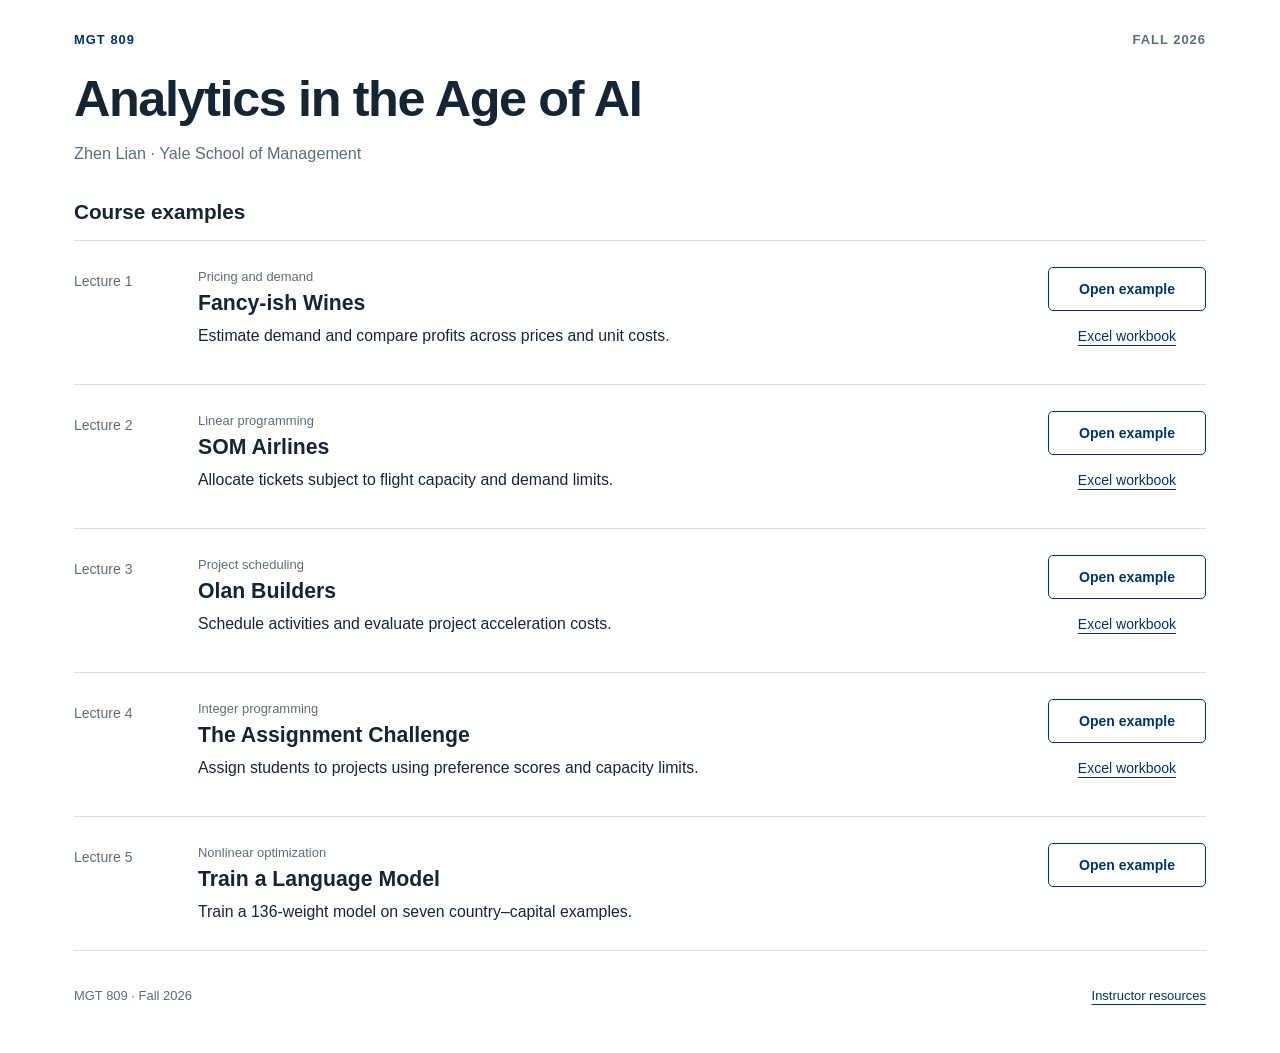
==== overrides/index.html @ def89d5b "Simplify course homepage and remove promotional copy This file contains the HTML structure for the c" ====
<!doctype html>
<html lang="en">
<head>
  <meta charset="utf-8">
  <meta name="viewport" content="width=device-width, initial-scale=1">
  <title>Course Examples · MGT 809</title>
  <meta name="description" content="Course examples and student workbooks for MGT 809: Analytics in the Age of AI, taught by Zhen Lian at Yale School of Management.">
  <meta name="theme-color" content="#00356b">
  <link rel="icon" href="favicon.svg">
  <style>
    :root {
      color-scheme: light;
      --ink: #162532;
      --blue: #00356b;
      --muted: #5f6d78;
      --line: #d7dfe5;
      --soft-blue: #eaf1f8;
      font-family: Arial, Helvetica, sans-serif;
      font-size: 18px;
    }
    * { box-sizing: border-box; }
    body { margin: 0; background: #fff; color: var(--ink); line-height: 1.5; }
    a { color: var(--blue); text-underline-offset: 4px; }
    a:hover { text-decoration-thickness: 2px; }
    a:focus-visible { outline: 3px solid var(--blue); outline-offset: 5px; }
    .page { max-width: 1200px; margin: auto; padding: 30px 34px 35px; }
    .masthead { display: flex; justify-content: space-between; align-items: center; gap: 18px; color: var(--muted); font-size: .72rem; font-weight: bold; letter-spacing: 1px; }
    .masthead a { text-decoration: none; }
    .intro { padding: 22px 0 34px; }
    h1 { margin: 0 0 14px; font-size: clamp(2rem, 4vw, 2.8rem); line-height: 1.1; letter-spacing: -1.4px; }
    .intro p { margin: 0; color: var(--muted); font-size: .9rem; }
    h2 { margin: 0; padding-bottom: 14px; font-size: 1.15rem; line-height: 1.3; }
    .examples { list-style: none; margin: 0; padding: 0; border-top: 1px solid var(--line); }
    .example { display: grid; grid-template-columns: 98px minmax(0, 1fr) 158px; gap: 26px; align-items: start; padding: 26px 0; border-bottom: 1px solid var(--line); }
    .lecture { margin: 4px 0 0; font-size: .78rem; color: var(--muted); }
    .topic { margin: 0 0 4px; color: var(--muted); font-size: .72rem; }
    h3 { margin: 0 0 6px; font-size: 1.18rem; line-height: 1.3; }
    h3 a { color: var(--ink); text-decoration: none; }
    h3 a:hover { color: var(--blue); text-decoration: underline; }
    .description { margin: 0; max-width: 640px; font-size: .88rem; }
    .actions { display: flex; flex-direction: column; align-items: stretch; gap: 3px; font-size: .78rem; }
    .open { display: flex; justify-content: center; align-items: center; min-height: 44px; padding: 9px 14px; border: 1px solid var(--blue); border-radius: 5px; text-decoration: none; font-weight: bold; }
    .open:hover { background: var(--soft-blue); }
    .workbook { display: flex; justify-content: center; align-items: center; min-height: 44px; padding: 8px 0; }
    footer { display: flex; justify-content: space-between; align-items: center; flex-wrap: wrap; gap: 12px 24px; padding-top: 23px; color: var(--muted); font-size: .72rem; }
    footer p { margin: 0; }
    footer a { display: inline-flex; align-items: center; min-height: 44px; }
    .skip { position: absolute; top: -100px; left: 18px; background: #fff; padding: 10px; z-index: 2; }
    .skip:focus { top: 10px; }
    @media (max-width: 760px) {
      .page { padding: 22px 18px; }
      .intro { padding: 26px 0 30px; }
      h1 { max-width: 540px; }
      .example { grid-template-columns: minmax(0, 1fr); gap: 9px; padding: 22px 0; }
      .lecture { margin: 0; }
      .actions { flex-direction: row; flex-wrap: wrap; align-items: center; gap: 8px 22px; margin-top: 7px; }
      .open { min-width: 148px; }
      footer { align-items: flex-start; }
    }
  </style>
</head>
<body>
  <a class="skip" href="#examples">Skip to course examples</a>
  <div class="page">
    <header class="masthead">
      <a href="./">MGT 809</a>
      <span>FALL 2026</span>
    </header>
    <main>
      <div class="intro">
        <h1>Analytics in the Age of AI</h1>
        <p>Zhen Lian · Yale School of Management</p>
      </div>
      <section id="examples" aria-labelledby="examples-title">
        <h2 id="examples-title">Course examples</h2>
        <ol class="examples">
          <li class="example">
            <p class="lecture">Lecture 1</p>
            <div>
              <p class="topic">Pricing and demand</p>
              <h3><a href="fancyish-wines/">Fancy-ish Wines</a></h3>
              <p class="description">Estimate demand and compare profits across prices and unit costs.</p>
            </div>
            <div class="actions">
              <a class="open" href="fancyish-wines/" aria-label="Open Fancy-ish Wines">Open example</a>
              <a class="workbook" href="fancyish-wines/fancyish-wines.xlsx" download aria-label="Download Fancy-ish Wines Excel workbook">Excel workbook</a>
            </div>
          </li>
          <li class="example">
            <p class="lecture">Lecture 2</p>
            <div>
              <p class="topic">Linear programming</p>
              <h3><a href="som-airlines/">SOM Airlines</a></h3>
              <p class="description">Allocate tickets subject to flight capacity and demand limits.</p>
            </div>
            <div class="actions">
              <a class="open" href="som-airlines/" aria-label="Open SOM Airlines">Open example</a>
              <a class="workbook" href="som-airlines/downloads/Lecture%202%20Data.xlsx" download aria-label="Download SOM Airlines Excel workbook">Excel workbook</a>
            </div>
          </li>
          <li class="example">
            <p class="lecture">Lecture 3</p>
            <div>
              <p class="topic">Project scheduling</p>
              <h3><a href="olan-builders/">Olan Builders</a></h3>
              <p class="description">Schedule activities and evaluate project acceleration costs.</p>
            </div>
            <div class="actions">
              <a class="open" href="olan-builders/" aria-label="Open Olan Builders">Open example</a>
              <a class="workbook" href="olan-builders/downloads/Lecture%203%20Data.xlsx" download aria-label="Download Olan Builders Excel workbook">Excel workbook</a>
            </div>
          </li>
          <li class="example">
            <p class="lecture">Lecture 4</p>
            <div>
              <p class="topic">Integer programming</p>
              <h3><a href="assignment-challenge/">The Assignment Challenge</a></h3>
              <p class="description">Assign students to projects using preference scores and capacity limits.</p>
            </div>
            <div class="actions">
              <a class="open" href="assignment-challenge/" aria-label="Open The Assignment Challenge">Open example</a>
              <a class="workbook" href="assignment-challenge/downloads/Lecture%204%20Data.xlsx" download aria-label="Download The Assignment Challenge Excel workbook">Excel workbook</a>
            </div>
          </li>
          <li class="example">
            <p class="lecture">Lecture 5</p>
            <div>
              <p class="topic">Nonlinear optimization</p>
              <h3><a href="next-word-lab/">Train a Language Model</a></h3>
              <p class="description">Train a 136-weight model on seven country–capital examples.</p>
            </div>
            <div class="actions">
              <a class="open" href="next-word-lab/" aria-label="Open Train a Language Model">Open example</a>
            </div>
          </li>
        </ol>
      </section>
    </main>
    <footer>
      <p>MGT 809 · Fall 2026</p>
      <a href="instructor.html">Instructor resources</a>
    </footer>
  </div>
</body>
</html>
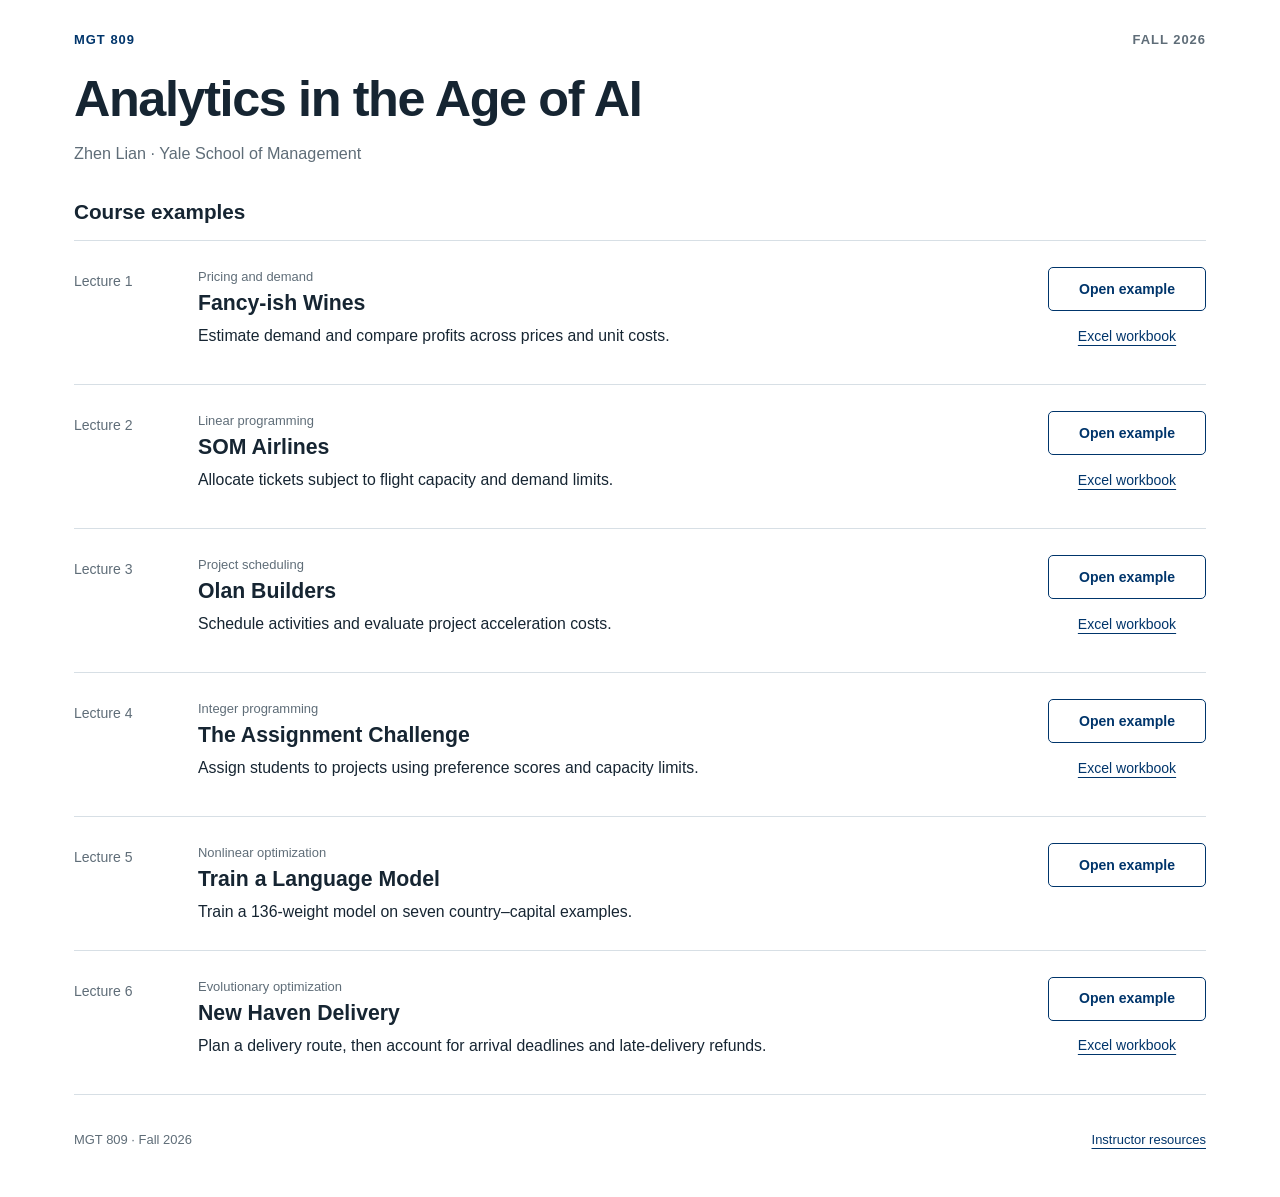
==== commit 1b6129b7: "Add Lecture 6 to the course homepage" ====
--- a/overrides/index.html
+++ b/overrides/index.html
@@ -133,6 +133,18 @@
               <a class="open" href="next-word-lab/" aria-label="Open Train a Language Model">Open example</a>
             </div>
           </li>
+          <li class="example">
+            <p class="lecture">Lecture 6</p>
+            <div>
+              <p class="topic">Evolutionary optimization</p>
+              <h3><a href="new-haven-delivery/">New Haven Delivery</a></h3>
+              <p class="description">Plan a delivery route, then account for arrival deadlines and late-delivery refunds.</p>
+            </div>
+            <div class="actions">
+              <a class="open" href="new-haven-delivery/" aria-label="Open New Haven Delivery">Open example</a>
+              <a class="workbook" href="new-haven-delivery/downloads/New%20Haven%20Delivery%20-%20Student.xlsx" download aria-label="Download New Haven Delivery Excel workbook">Excel workbook</a>
+            </div>
+          </li>
         </ol>
       </section>
     </main>
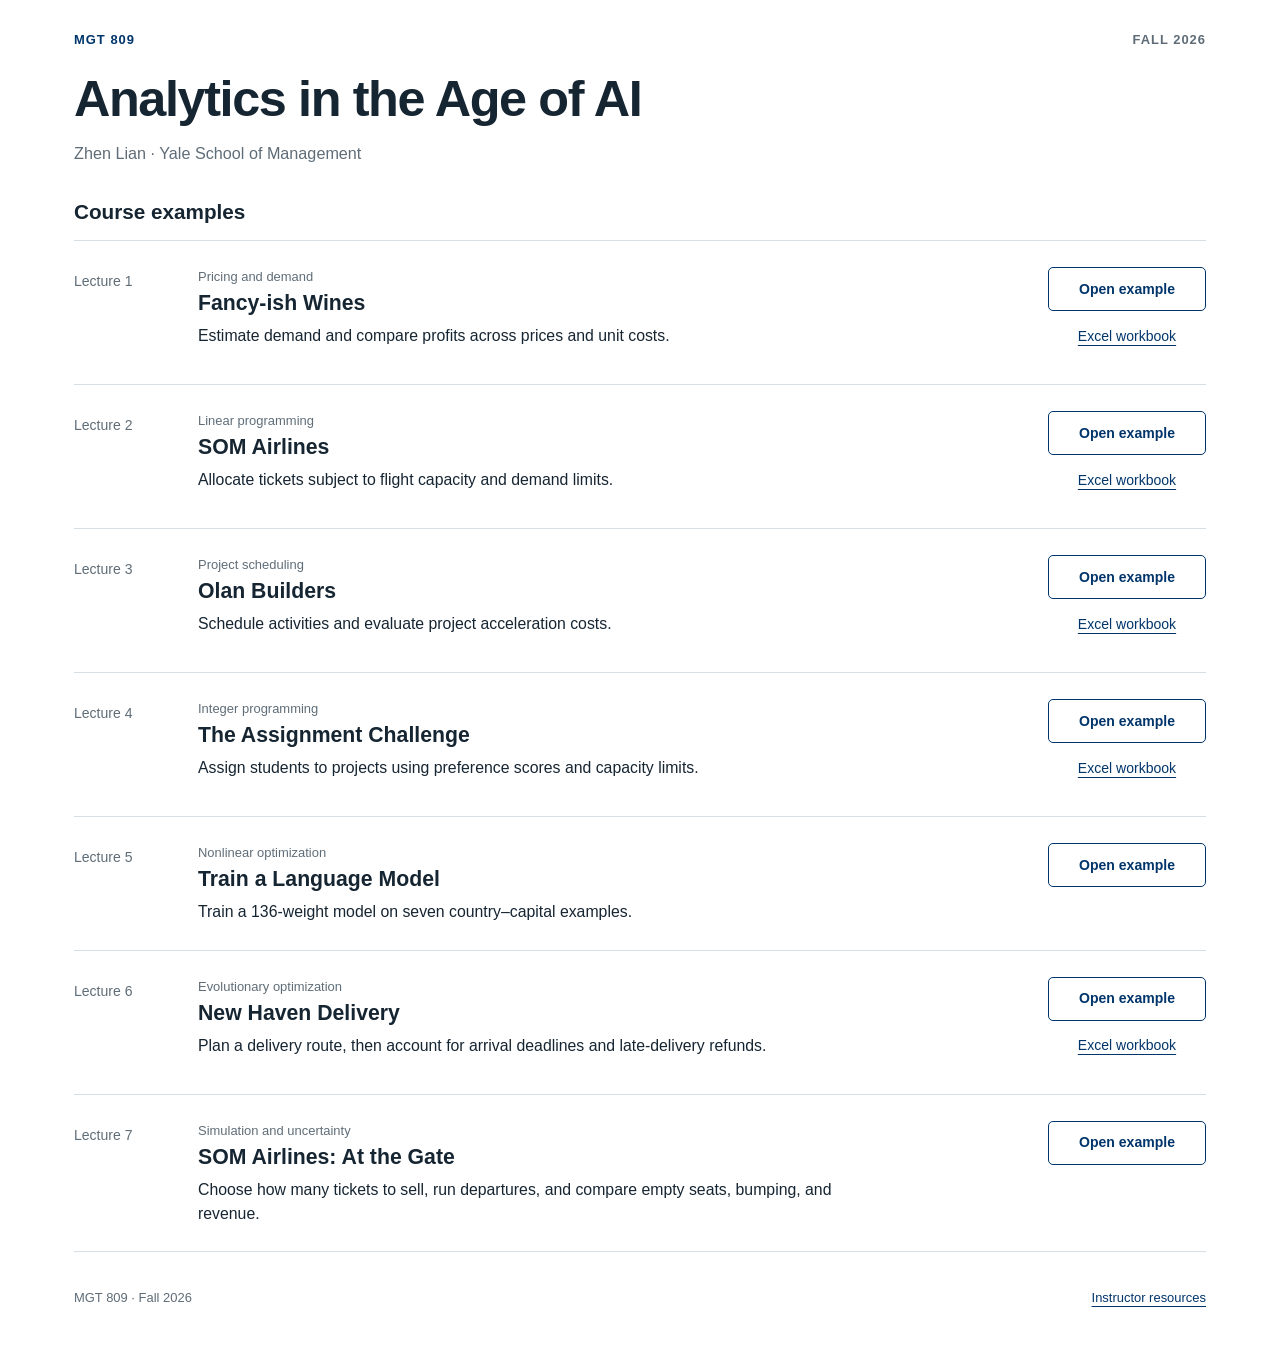
==== commit ea96ff86: "Link Lecture 7 from the course homepage" ====
--- a/overrides/index.html
+++ b/overrides/index.html
@@ -145,6 +145,17 @@
               <a class="workbook" href="new-haven-delivery/downloads/New%20Haven%20Delivery%20-%20Student.xlsx" download aria-label="Download New Haven Delivery Excel workbook">Excel workbook</a>
             </div>
           </li>
+          <li class="example">
+            <p class="lecture">Lecture 7</p>
+            <div>
+              <p class="topic">Simulation and uncertainty</p>
+              <h3><a href="som-airlines-overbooking/">SOM Airlines: At the Gate</a></h3>
+              <p class="description">Choose how many tickets to sell, run departures, and compare empty seats, bumping, and revenue.</p>
+            </div>
+            <div class="actions">
+              <a class="open" href="som-airlines-overbooking/" aria-label="Open SOM Airlines: At the Gate">Open example</a>
+            </div>
+          </li>
         </ol>
       </section>
     </main>
